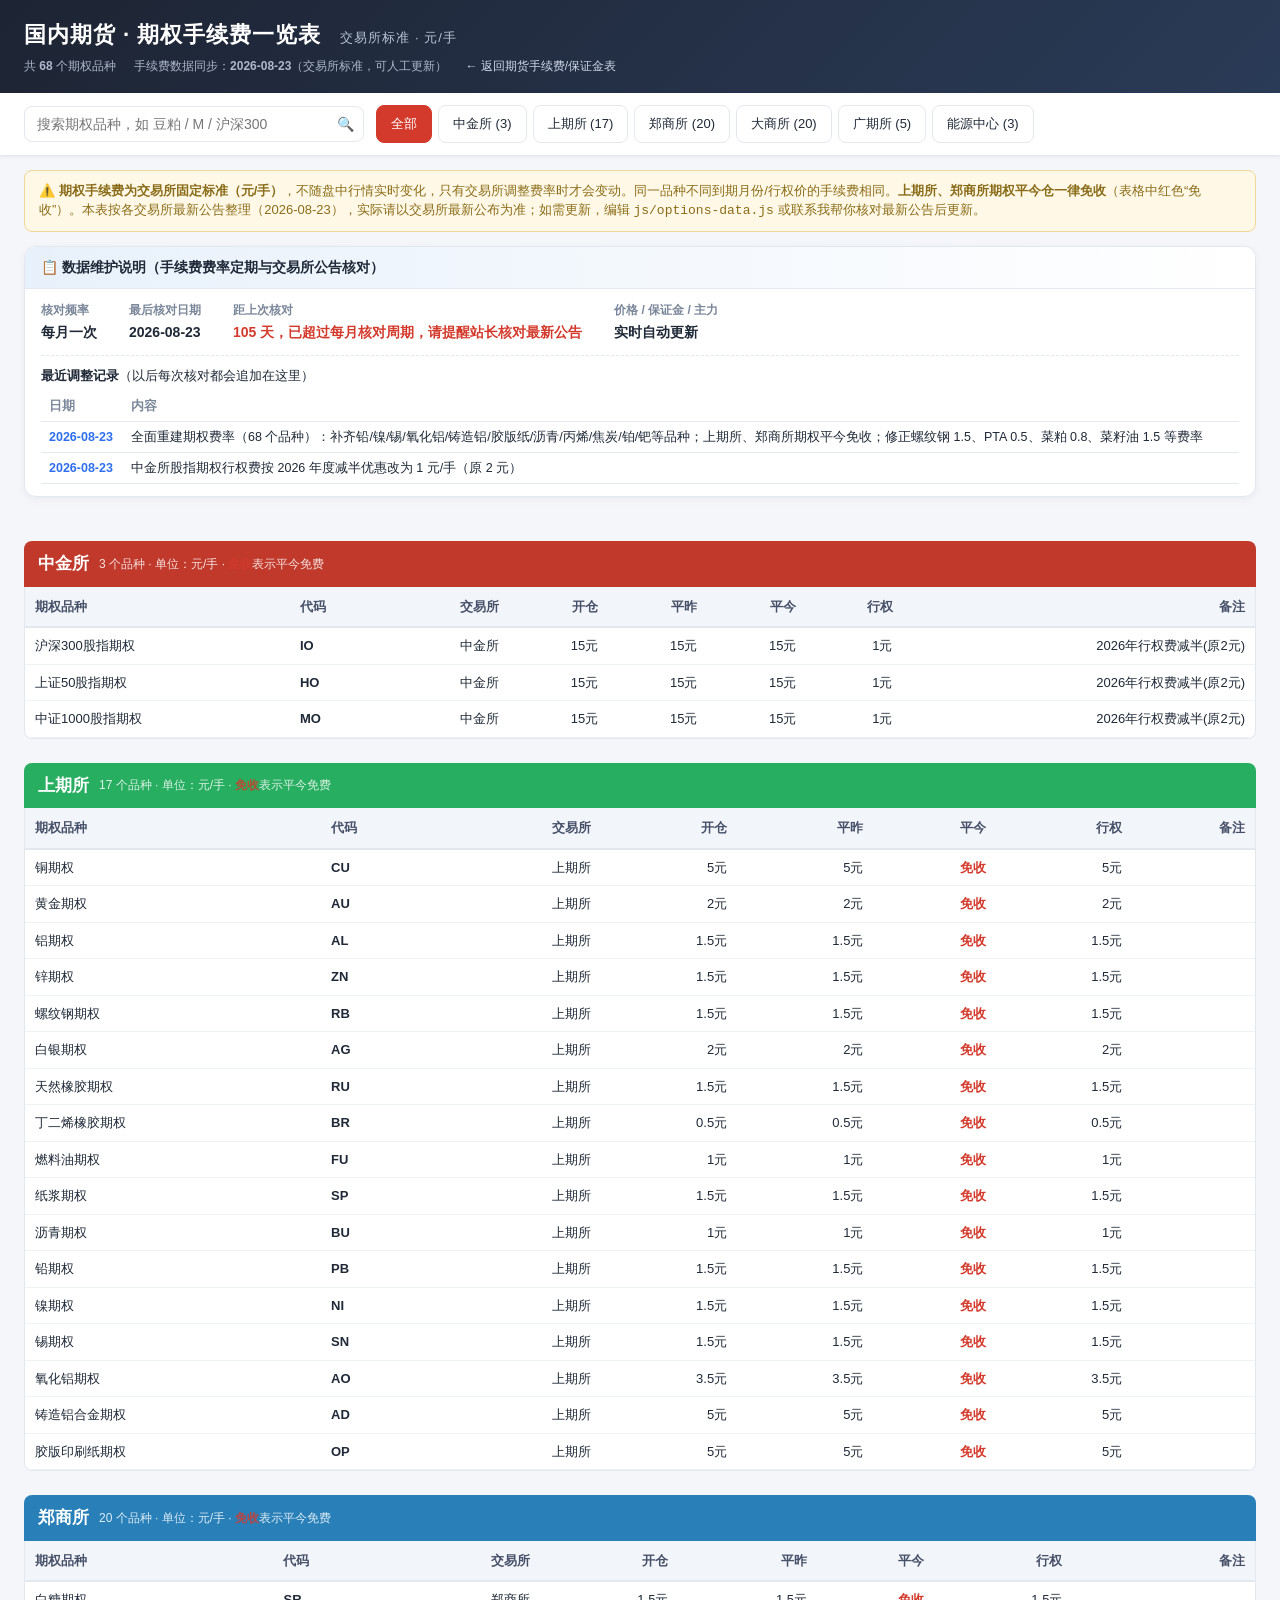
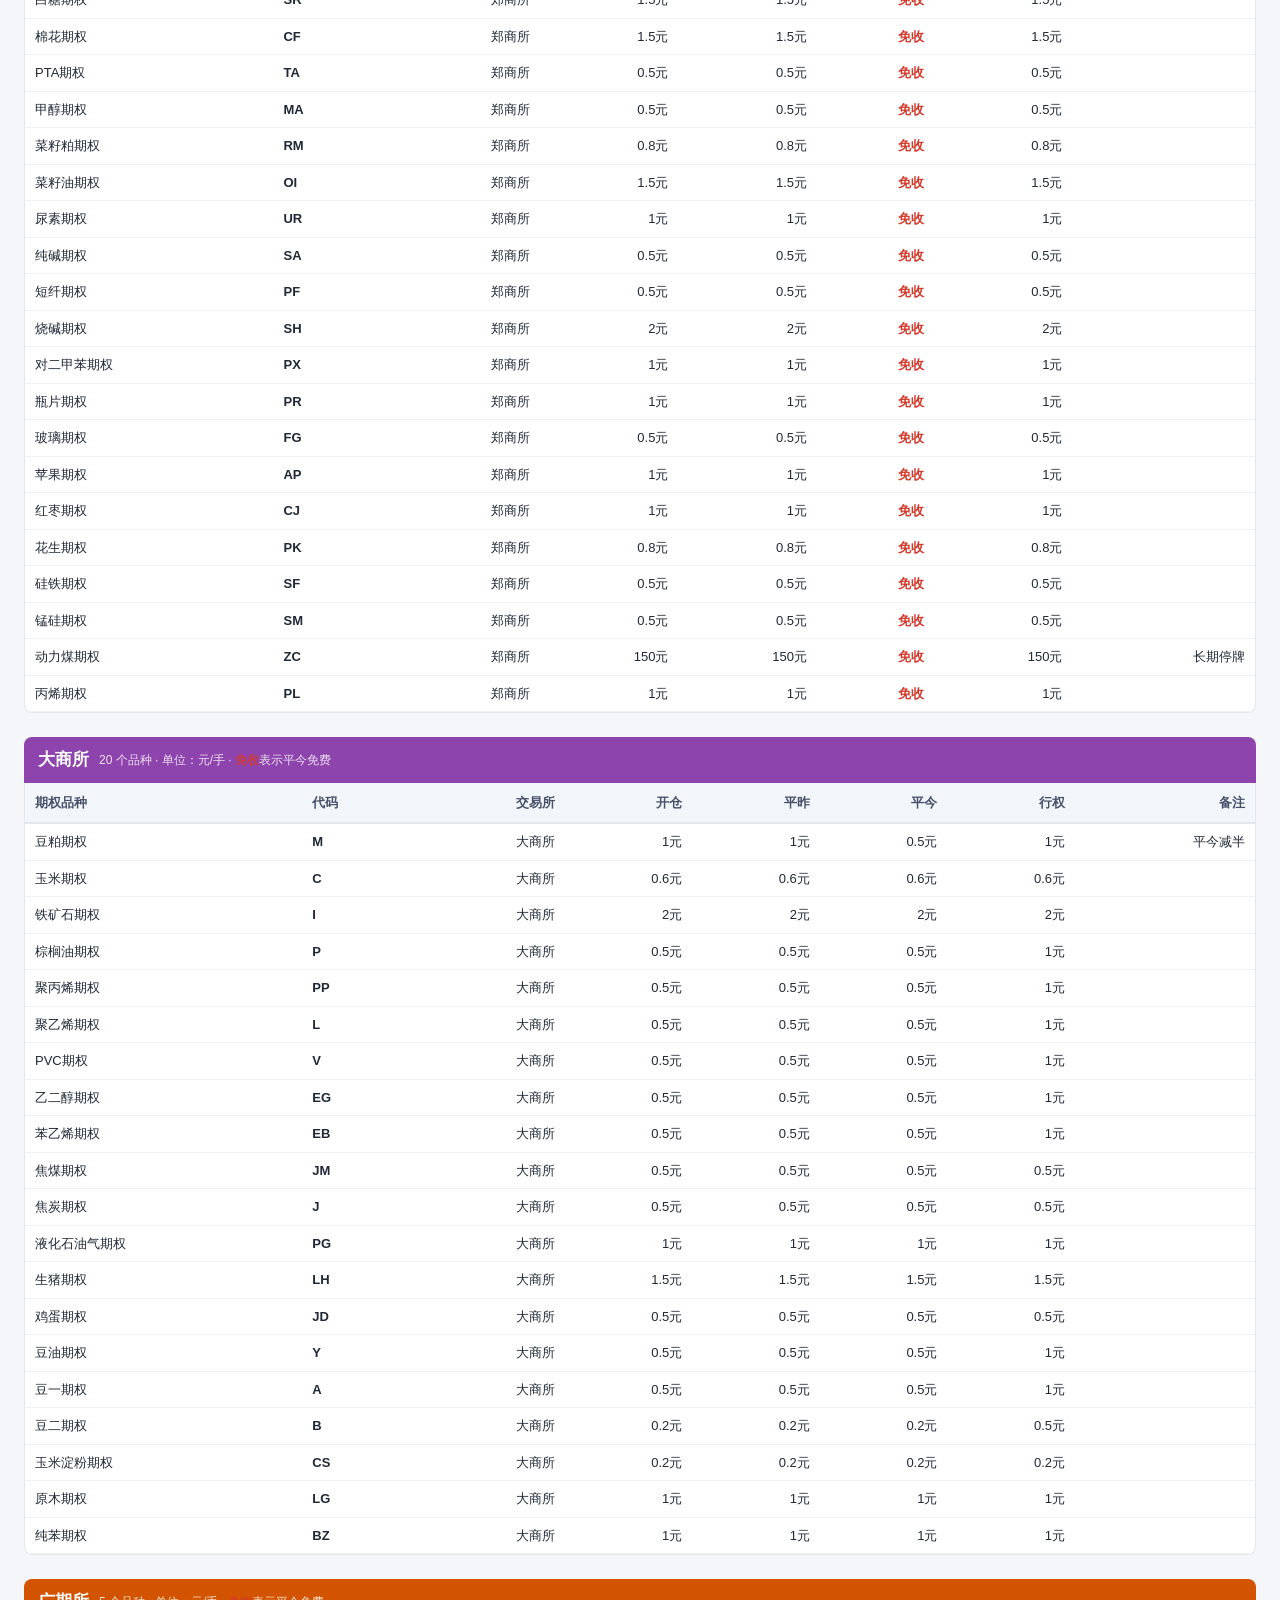
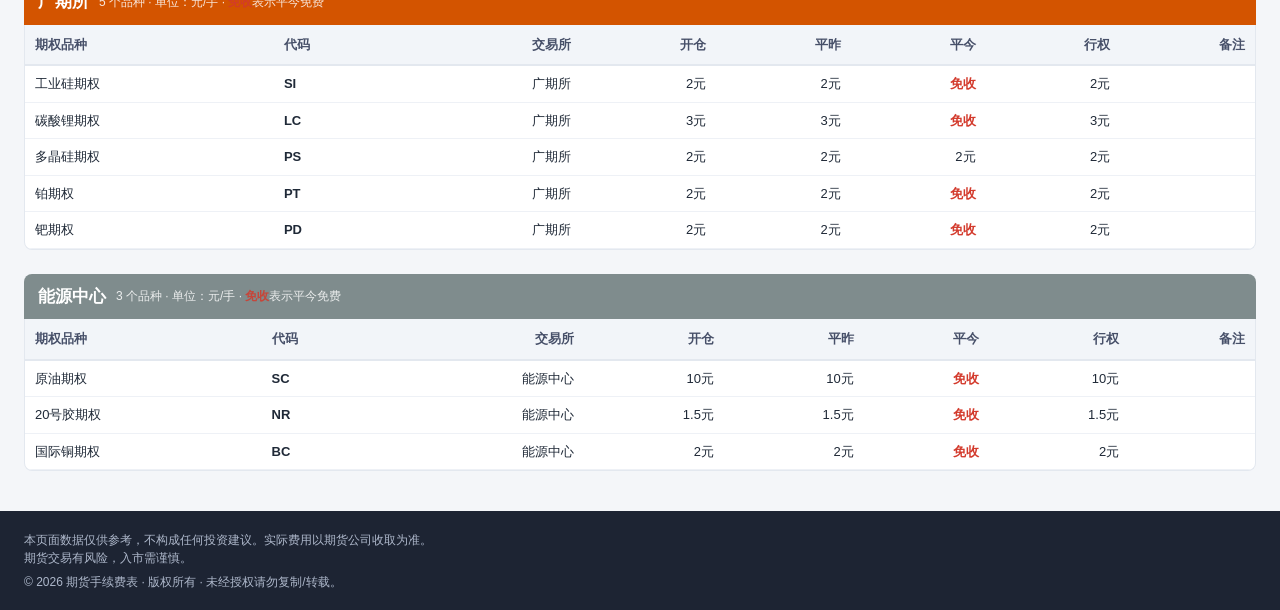
==== options.html @ a0f579a3 "Add files via upload" ====
﻿<!DOCTYPE html>
<html lang="zh-CN">
<head>
<meta charset="UTF-8">
<meta name="viewport" content="width=device-width, initial-scale=1.0">
<title>国内期货期权手续费一览表 - 期货手续费与保证金</title>
<link rel="stylesheet" href="css/style.css">
</head>
<body>

<header class="topbar">
  <div class="wrap">
    <h1>国内期货 · 期权手续费一览表 <span class="sub">交易所标准 · 元/手</span></h1>
    <div class="meta">
      <span>共 <b id="optCount"></b> 个期权品种</span>
      <span>手续费数据同步：<b>2026-08-23</b>（交易所标准，可人工更新）</span>
      <span><a href="index.html" style="color:#cfd8ea;">← 返回期货手续费/保证金表</a></span>
    </div>
  </div>
</header>

<div class="toolbar">
  <div class="wrap">
    <div class="search-box">
      <input type="text" id="optSearch" placeholder="搜索期权品种，如 豆粕 / M / 沪深300">
      <span class="icon">🔍</span>
    </div>
    <div class="tabs" id="optTabs">
      <div class="tab active" data-exch="all">全部</div>
    </div>
  </div>
</div>

<div class="statusbar">
  <div class="notice">
    ⚠️ <b>期权手续费为交易所固定标准（元/手）</b>，不随盘中行情实时变化，只有交易所调整费率时才会变动。同一品种不同到期月份/行权价的手续费相同。<b>上期所、郑商所期权平今仓一律免收</b>（表格中红色“免收”）。本表按各交易所最新公告整理（2026-08-23），实际请以交易所最新公布为准；如需更新，编辑 <code>js/options-data.js</code> 或联系我帮你核对最新公告后更新。
  </div>
</div>

<div class="maintain">
  <div class="panel">
    <div class="panel-head">📋 数据维护说明（手续费费率定期与交易所公告核对）</div>
    <div class="panel-body">
      <div class="grid">
        <div class="item"><b>核对频率</b><span>每月一次</span></div>
        <div class="item"><b>最后核对日期</b><span id="optSyncDate">—</span></div>
        <div class="item"><b>距上次核对</b><span id="optDays">—</span></div>
        <div class="item"><b>价格 / 保证金 / 主力</b><span>实时自动更新</span></div>
      </div>
      <div class="log">
        <p><b>最近调整记录</b>（以后每次核对都会追加在这里）</p>
        <table>
          <tr><th>日期</th><th>内容</th></tr>
          <tr><td>2026-08-23</td><td>全面重建期权费率（68 个品种）：补齐铅/镍/锡/氧化铝/铸造铝/胶版纸/沥青/丙烯/焦炭/铂/钯等品种；上期所、郑商所期权平今免收；修正螺纹钢 1.5、PTA 0.5、菜粕 0.8、菜籽油 1.5 等费率</td></tr>
          <tr><td>2026-08-23</td><td>中金所股指期权行权费按 2026 年度减半优惠改为 1 元/手（原 2 元）</td></tr>
        </table>
      </div>
    </div>
  </div>
</div>
<main id="optMain"></main>

<footer>
  <div class="wrap">
    <p>本页面数据仅供参考，不构成任何投资建议。实际费用以期货公司收取为准。</p>
    <p>期货交易有风险，入市需谨慎。</p>
<p style="margin-top:6px;">© 2026 期货手续费表 · 版权所有 · 未经授权请勿复制/转载。</p>
  </div>
</footer>

<script src="js/options-data.js"></script>
<script src="js/options.js"></script>
</body>
</html>
---- css/style.css ----
﻿/* ================= 基础 ================= */
* { margin:0; padding:0; box-sizing:border-box; }
:root{
  --bg:#f4f6f9; --card:#ffffff; --border:#e3e8ef; --text:#1f2937; --muted:#6b7280;
  --primary:#d33a2c; --primary-dark:#b92c1f; --accent:#e8a13a;
  --up:#d33a2c; --down:#0a9d5c; --red:#d33a2c; --blue:#2f6fed;
  --header-bg:#1d2433;
}
html{ scroll-behavior:smooth; }
body{
  font-family:"PingFang SC","Microsoft YaHei","Hiragino Sans GB","Helvetica Neue",Arial,sans-serif;
  background:var(--bg); color:var(--text); font-size:14px; line-height:1.5;
}
a{ color:var(--blue); text-decoration:none; }
a:hover{ text-decoration:underline; }

/* ================= 顶部导航 ================= */
.topbar{
  background:linear-gradient(135deg,#1d2433 0%,#2a3b57 100%);
  color:#fff; padding:18px 24px;
}
.topbar .wrap{ max-width:1500px; margin:0 auto; }
.topbar h1{ font-size:22px; font-weight:700; letter-spacing:1px; }
.topbar h1 .sub{ font-size:13px; font-weight:400; color:#b9c4d6; margin-left:12px; }
.topbar .meta{ margin-top:6px; font-size:12px; color:#aeb8cb; display:flex; gap:18px; flex-wrap:wrap; }
.topbar .meta .dot{ display:inline-block; width:8px; height:8px; border-radius:50%; background:#f5c542; margin-right:6px; vertical-align:middle; }
.topbar .meta .dot.ok{ background:#3ddc84; }
.topbar .meta .dot.err{ background:#ff5b5b; }

/* ================= 工具栏 ================= */
.toolbar{
  background:var(--card); border-bottom:1px solid var(--border);
  padding:12px 24px;
  box-shadow:0 1px 4px rgba(0,0,0,.06);
}
.toolbar .wrap{ max-width:1500px; margin:0 auto; display:flex; gap:12px; flex-wrap:wrap; align-items:center; }
.search-box{ position:relative; flex:1 1 260px; max-width:340px; }
.search-box input{
  width:100%; padding:9px 34px 9px 12px; border:1px solid var(--border); border-radius:8px;
  font-size:14px; outline:none; transition:border .2s;
}
.search-box input:focus{ border-color:var(--primary); }
.search-box .icon{ position:absolute; right:10px; top:50%; transform:translateY(-50%); color:#9aa3af; }
.tabs{ display:flex; gap:6px; flex-wrap:wrap; }
.tabs .tab{
  padding:8px 14px; border:1px solid var(--border); border-radius:8px; cursor:pointer;
  background:#fff; font-size:13px; color:var(--text); transition:all .15s; user-select:none;
}
.tabs .tab:hover{ border-color:var(--primary); color:var(--primary); }
.tabs .tab.active{ background:var(--primary); border-color:var(--primary); color:#fff; }
.toolbar .right{ margin-left:auto; display:flex; gap:8px; flex-wrap:wrap; }
.btn{
  padding:8px 14px; border-radius:8px; border:1px solid var(--border); cursor:pointer;
  font-size:13px; background:#fff; color:var(--text); transition:all .15s; white-space:nowrap;
}
.btn:hover{ border-color:var(--primary); color:var(--primary); }
.btn.primary{ background:var(--primary); border-color:var(--primary); color:#fff; }
.btn.primary:hover{ background:var(--primary-dark); color:#fff; }

/* ================= 状态条 ================= */
.statusbar{ max-width:1500px; margin:14px auto 0; padding:0 24px; }
.statusbar .notice{
  background:#fff8e6; border:1px solid #f0d79a; color:#8a6d1a; border-radius:8px;
  padding:10px 14px; font-size:13px;
}
.statusbar .notice.error{ background:#fdeeee; border-color:#f3b6b6; color:#a33; }
.statusbar .notice.ok{ background:#eafaf1; border-color:#a7e3c2; color:#1b7f4f; }

/* ================= 计算器 ================= */
.calc{
  max-width:1500px; margin:16px auto 0; padding:0 24px;
}
.calc .panel{
  background:var(--card); border:1px solid var(--border); border-radius:12px;
  box-shadow:0 2px 8px rgba(0,0,0,.05); overflow:hidden;
}
.calc .panel-head{
  background:linear-gradient(90deg,#fdeeea,#fff);
  padding:12px 18px; border-bottom:1px solid var(--border);
  display:flex; align-items:center; gap:8px;
}
.calc .panel-head .title{ font-size:16px; font-weight:700; color:var(--primary-dark); }
.calc .panel-head .desc{ font-size:12px; color:var(--muted); }
.calc .panel-body{ padding:16px 18px; }
.calc-grid{ display:grid; grid-template-columns:repeat(auto-fit,minmax(150px,1fr)); gap:12px; }
.field label{ display:block; font-size:12px; color:var(--muted); margin-bottom:4px; }
.field input, .field select{
  width:100%; padding:8px 10px; border:1px solid var(--border); border-radius:8px; font-size:14px; outline:none;
}
.field input:focus, .field select:focus{ border-color:var(--primary); }
.calc-results{
  margin-top:14px; display:flex; flex-direction:column; gap:6px;
}
.calc-results .rrow{
  display:flex; justify-content:space-between; align-items:center;
  padding:7px 14px; background:#f8fafc; border:1px solid var(--border);
  border-radius:8px; font-size:13.5px;
}
.calc-results .rk{ color:var(--muted); }
.calc-results .rv{ font-weight:700; color:var(--text); }
.calc-results .rv.up{ color:var(--up); }
.calc-results .rv.profit{ color:var(--up); }
.calc-results .rv.loss{ color:var(--down); }
.calc-results .rv.neg{ color:var(--down); }
.calc-results .rv .unit{ font-size:12px; font-weight:400; color:var(--muted); margin-left:2px; }
.calc-info{ margin-top:12px; font-size:12px; color:var(--muted); }

/* ================= 表格 ================= */
main{ max-width:1500px; margin:0 auto; padding:20px 24px 40px; }
.exchange-block{ margin-top:24px; }
.exchange-block .ex-title{
  font-size:17px; font-weight:700; padding:10px 14px; color:#fff; border-radius:8px 8px 0 0;
  display:flex; align-items:center; gap:10px;
}
.exchange-block .ex-title .count{ font-size:12px; font-weight:400; opacity:.85; }
.exchange-block:nth-of-type(1) .ex-title{ background:#c0392b; }
.exchange-block:nth-of-type(2) .ex-title{ background:#27ae60; }
.exchange-block:nth-of-type(3) .ex-title{ background:#2980b9; }
.exchange-block:nth-of-type(4) .ex-title{ background:#8e44ad; }
.exchange-block:nth-of-type(5) .ex-title{ background:#d35400; }
.exchange-block:nth-of-type(6) .ex-title{ background:#7f8c8d; }

.table-wrap{ overflow-x:auto; background:var(--card); border:1px solid var(--border); border-top:none; border-radius:0 0 8px 8px; }
table{ width:100%; border-collapse:collapse; font-size:13px; white-space:nowrap; }
thead th{
  background:#f2f5f9; color:#475069; font-weight:600; padding:10px 10px;
  border-bottom:2px solid var(--border); text-align:right;
}
thead th:first-child, thead th:nth-child(2){ text-align:left; }
tbody td{ padding:8px 10px; border-bottom:1px solid #eef1f6; text-align:right; }
tbody td:first-child, tbody td:nth-child(2){ text-align:left; }
tbody tr:hover{ background:#f6f9ff; }
tbody tr.selected{ background:#fff2ef; }
tbody tr.cursor{ cursor:pointer; }
.fee-rate{ display:block; font-size:10.5px; color:#a3a8b1; line-height:1.25; font-weight:400; }
.fee-amt{ display:block; font-size:14px; font-weight:700; color:var(--blue); line-height:1.3; }
.fee-free{ color:var(--red); font-weight:700; }
.fee-fixed{ color:#14532d; }
.main-badge, .sub-badge{
  display:inline-block; vertical-align:middle; text-align:center;
  color:#fff; font-size:11px; line-height:1.5; font-weight:600;
  padding:1px 7px; border-radius:4px; margin-left:5px;
}
.main-badge{ background:var(--primary); }
.sub-badge{ background:#9aa3af; }
.neg{ color:var(--down); }
.pos{ color:var(--up); }
.profit{ color:var(--up); }
.loss{ color:var(--down); }
.zero{ color:var(--muted); }
td.flash-price{ animation:flash 1.2s ease; }
tr.flash-price{ animation:flash 1.2s ease; }
@keyframes flash{ 0%{background:#ffe3d6;} 100%{background:transparent;} }
.vol{ color:var(--muted); }
.price-now{ font-weight:600; }
.empty-tip{ padding:30px; text-align:center; color:var(--muted); }

/* ================= 弹窗 ================= */
.modal-mask{
  position:fixed; inset:0; background:rgba(15,23,42,.5); display:none; align-items:flex-start;
  justify-content:center; z-index:100; padding:40px 16px; overflow-y:auto;
}
.modal-mask.show{ display:flex; }
.modal{
  background:#fff; border-radius:12px; max-width:760px; width:100%; padding:24px;
  box-shadow:0 10px 40px rgba(0,0,0,.2);
}
.modal h3{ font-size:18px; margin-bottom:12px; }
.modal p{ margin-bottom:10px; font-size:14px; color:#374151; }
.modal .close{ float:right; cursor:pointer; font-size:20px; color:var(--muted); }
.modal table{ font-size:13px; }
.modal table td, .modal table th{ padding:6px 10px; border:1px solid var(--border); text-align:left; }
.modal .formula{
  background:#f6f8fb; border:1px solid var(--border); border-radius:8px; padding:10px 14px;
  font-family:Consolas,Menlo,monospace; font-size:13px; margin:8px 0;
}

/* ================= 页脚 ================= */
footer{
  background:var(--header-bg); color:#aeb8cb; padding:20px 24px; font-size:12px;
}
footer .wrap{ max-width:1500px; margin:0 auto; }
footer a{ color:#cfd8ea; }

@media (max-width:760px){
  .topbar h1{ font-size:18px; }
  .toolbar{ position:static; }
}




/* ================= 展开/收起 ================= */
.expand-cell{ width:36px; text-align:center !important; }
.expand-btn{
  cursor:pointer; user-select:none; font-size:13px; color:#8a94a3;
  display:inline-block; padding:2px 7px; border-radius:5px; line-height:1.2;
}
.expand-btn:hover{ background:#e9eef5; color:var(--primary); }
.expand-row td{ padding:8px 12px; background:#fafcff; border-bottom:1px solid #eef1f6; }
.sub-wrap{ overflow-x:auto; }
.sub-table{ width:100%; border-collapse:collapse; font-size:12.5px; white-space:nowrap; }
.sub-table thead th{
  background:#e9eef5; color:#475069; font-weight:600; padding:7px 9px;
  border-bottom:1px solid #d7dfea; text-align:right;
}
.sub-table thead th:first-child, .sub-table thead th:nth-child(2){ text-align:left; }
.sub-table td{ padding:6px 9px; border-bottom:1px solid #eef1f6; text-align:right; }
.sub-table td:first-child, .sub-table td:nth-child(2){ text-align:left; }
.sub-table tbody tr:hover{ background:#f2f7ff; }
.sub-table tbody tr.cursor{ cursor:pointer; }

/* ================= 合约检索下拉 ================= */
.combo-wrap{ position:relative; }
.combo-list{
  position:absolute; top:100%; left:0; right:0; margin-top:2px; z-index:80;
  background:#fff; border:1px solid var(--border); border-radius:8px;
  max-height:280px; overflow-y:auto; display:none;
  box-shadow:0 8px 24px rgba(0,0,0,.12);
}
.combo-list.show{ display:block; }
.combo-item{
  display:flex; gap:10px; align-items:center; padding:8px 12px; cursor:pointer; font-size:13px;
}
.combo-item:hover{ background:#f0f5ff; }
.combo-item .cc{ font-weight:700; color:var(--primary); min-width:70px; }
.combo-item .cn{ color:var(--muted); }
.combo-empty{ padding:12px; color:var(--muted); font-size:13px; text-align:center; }

/* ================= Excel 下载下拉 ================= */
.dropdown-wrap{ position:relative; }
.dropdown{
  position:absolute; right:0; top:calc(100% + 4px); min-width:200px; z-index:70;
  background:#fff; border:1px solid var(--border); border-radius:8px; display:none;
  box-shadow:0 8px 24px rgba(0,0,0,.12); overflow:hidden;
}
.dropdown.show{ display:block; }
.drop-item{ padding:10px 14px; font-size:13px; cursor:pointer; white-space:nowrap; }
.drop-item:hover{ background:#f0f5ff; color:var(--primary); }
.drop-item + .drop-item{ border-top:1px solid #eef1f6; }
.drop-item small{ color:var(--muted); }

/* ================= 手机端适配 ================= */
@media (max-width:820px){
  body{ font-size:13px; }
  .topbar{ padding:12px 14px; }
  .topbar h1{ font-size:17px; }
  .topbar h1 .sub{ display:none; }
  .toolbar{ padding:10px 14px; }
  .toolbar .right{ width:100%; }
  .btn{ padding:7px 10px; font-size:12.5px; }
  .tabs .tab{ padding:6px 10px; font-size:12px; }
  main{ padding:12px 10px 30px; }
  .statusbar, .calc{ padding:0 10px; }
  .calc-grid{ grid-template-columns:1fr 1fr; }
  .combo-list{ max-height:220px; }

  /* ===== 手机端卡片布局：每合约一张卡片，字段上下排列，无需横向拖动 ===== */
  .table-wrap, .sub-wrap{ overflow:visible; }
  .main-table thead, .sub-table thead{ display:none; }
  .main-table, .sub-table, .main-table tbody, .sub-table tbody,
  .main-table tr, .sub-table tr, .main-table td, .sub-table td{ display:block; width:100%; box-sizing:border-box; }
  .main-table tbody tr, .sub-table tbody tr{
    position:relative; background:#fff; border:1px solid var(--border); border-radius:10px;
    margin:0 0 9px; padding:9px 12px; box-shadow:0 1px 3px rgba(0,0,0,.05);
  }
  .main-table tbody tr.selected{ border-color:var(--primary); }
  .main-table td, .sub-table td{
    display:flex; justify-content:space-between; align-items:center; gap:10px;
    padding:3px 0; border:none; text-align:right; white-space:normal;
  }
  .main-table td::before, .sub-table td::before{
    content:attr(data-label); color:var(--muted); font-size:11px; flex:0 0 auto;
  }
  .main-table td.expand-cell{ position:absolute; top:6px; right:8px; width:auto; padding:0; }
  .main-table td.expand-cell::before{ content:""; }
  .main-table td.cell-name{ display:block; text-align:left; font-size:15px; font-weight:700; padding-right:36px; }
  .main-table td.cell-name::before{ content:""; }
  .sub-table td.cell-name{ font-size:13.5px; }
  .main-table tr.expand-row, .sub-table tr.expand-row{
    border:none; background:transparent; box-shadow:none; border-radius:0;
    padding:0; margin:0 0 8px;
  }
  .expand-row > td{ padding:0; background:transparent; border:none; }
  .expand-row td::before{ content:""; }
  .main-table td.empty-tip, .sub-table td.empty-tip{ display:block; text-align:center; }
  .main-table td.empty-tip::before, .sub-table td.empty-tip::before{ content:""; }
  .fee-amt{ font-size:12.5px; }
  .fee-rate{ font-size:9.5px; }
}


/* ================= 开户广告 ================= */
@keyframes promoGlow{
  from{ box-shadow:0 0 6px rgba(255,70,60,.4); }
  to{ box-shadow:0 0 22px rgba(255,110,80,.85); }
}
.promo{
  background:linear-gradient(90deg,#c62828 0%,#e53935 45%,#ff7043 100%);
  color:#fff; padding:12px 24px; font-size:15px; font-weight:600;
  animation:promoGlow 2s ease-in-out infinite alternate;
}
.promo .wrap{ max-width:1500px; margin:0 auto; display:flex; align-items:center; gap:14px; flex-wrap:wrap; }
.promo b{ font-size:15px; }
.promo .wechat{
  background:#fff; color:#d33a2c; border:none; border-radius:6px;
  padding:6px 16px; font-size:13px; font-weight:700; cursor:pointer;
}
.promo .wechat:hover{ background:#fff1ec; }
.promo .btn-more{ color:#ffe8dd; font-size:13px; cursor:pointer; text-decoration:underline; white-space:nowrap; }

@keyframes floatPulse{
  0%,100%{ transform:scale(1); box-shadow:0 6px 22px rgba(211,58,44,.45); }
  50%{ transform:scale(1.08); box-shadow:0 8px 32px rgba(255,80,60,.7); }
}
.float-btn{
  position:fixed; right:20px; bottom:30px; z-index:90;
  background:linear-gradient(135deg,#c62828,#ff5722); color:#fff;
  padding:14px 20px; border-radius:30px; border:none; cursor:pointer;
  font-size:15px; font-weight:800; letter-spacing:1px;
  display:flex; align-items:center; gap:7px;
  animation:floatPulse 1.8s ease-in-out infinite;
}

.modal .qr-img{ width:200px; height:200px; object-fit:contain; border:1px solid var(--border); border-radius:8px; background:#fff; }
.modal .wechat-row{ display:flex; align-items:center; gap:10px; margin:8px 0; }
.modal .wechat-row .wx{ font-size:16px; color:var(--primary-dark); font-weight:700; }

@media (max-width:820px){
  .promo{ padding:8px 14px; font-size:12.5px; }
  .promo b{ font-size:13px; }
  .promo .wechat{ padding:5px 12px; font-size:12px; }
  .float-btn{ right:12px; bottom:16px; padding:11px 14px; font-size:13px; }
  .fee-amt{ font-size:12.5px; }
}








/* ================= 数据维护说明（期权页） ================= */
.maintain{ max-width:1500px; margin:14px auto 0; padding:0 24px; }
.maintain .panel{ background:var(--card); border:1px solid var(--border); border-radius:12px; overflow:hidden; box-shadow:0 2px 8px rgba(0,0,0,.05); }
.maintain .panel-head{ background:linear-gradient(90deg,#e8f1fb,#fff); padding:10px 16px; font-size:14px; font-weight:700; border-bottom:1px solid var(--border); }
.maintain .panel-body{ padding:12px 16px; font-size:13px; color:var(--text); }
.maintain .grid{ display:flex; flex-wrap:wrap; gap:14px 32px; }
.maintain .grid .item b{ display:block; font-size:12px; color:#7a8699; font-weight:600; margin-bottom:3px; }
.maintain .grid .item span{ font-size:14px; font-weight:700; }
.maintain .grid .item span.warn{ color:var(--red); }
.maintain .log{ margin-top:12px; border-top:1px dashed var(--border); padding-top:10px; }
.maintain .log p{ margin:0 0 4px; }
.maintain .log table{ width:100%; border-collapse:collapse; font-size:12.5px; margin-top:6px; }
.maintain .log th,.maintain .log td{ text-align:left; padding:5px 8px; border-bottom:1px solid var(--border); vertical-align:top; line-height:1.6; }
.maintain .log th{ color:#7a8699; font-weight:600; white-space:nowrap; }
.maintain .log td:first-child{ white-space:nowrap; color:var(--blue); font-weight:600; }
@media (max-width:720px){ .maintain{ padding:0 12px; } }
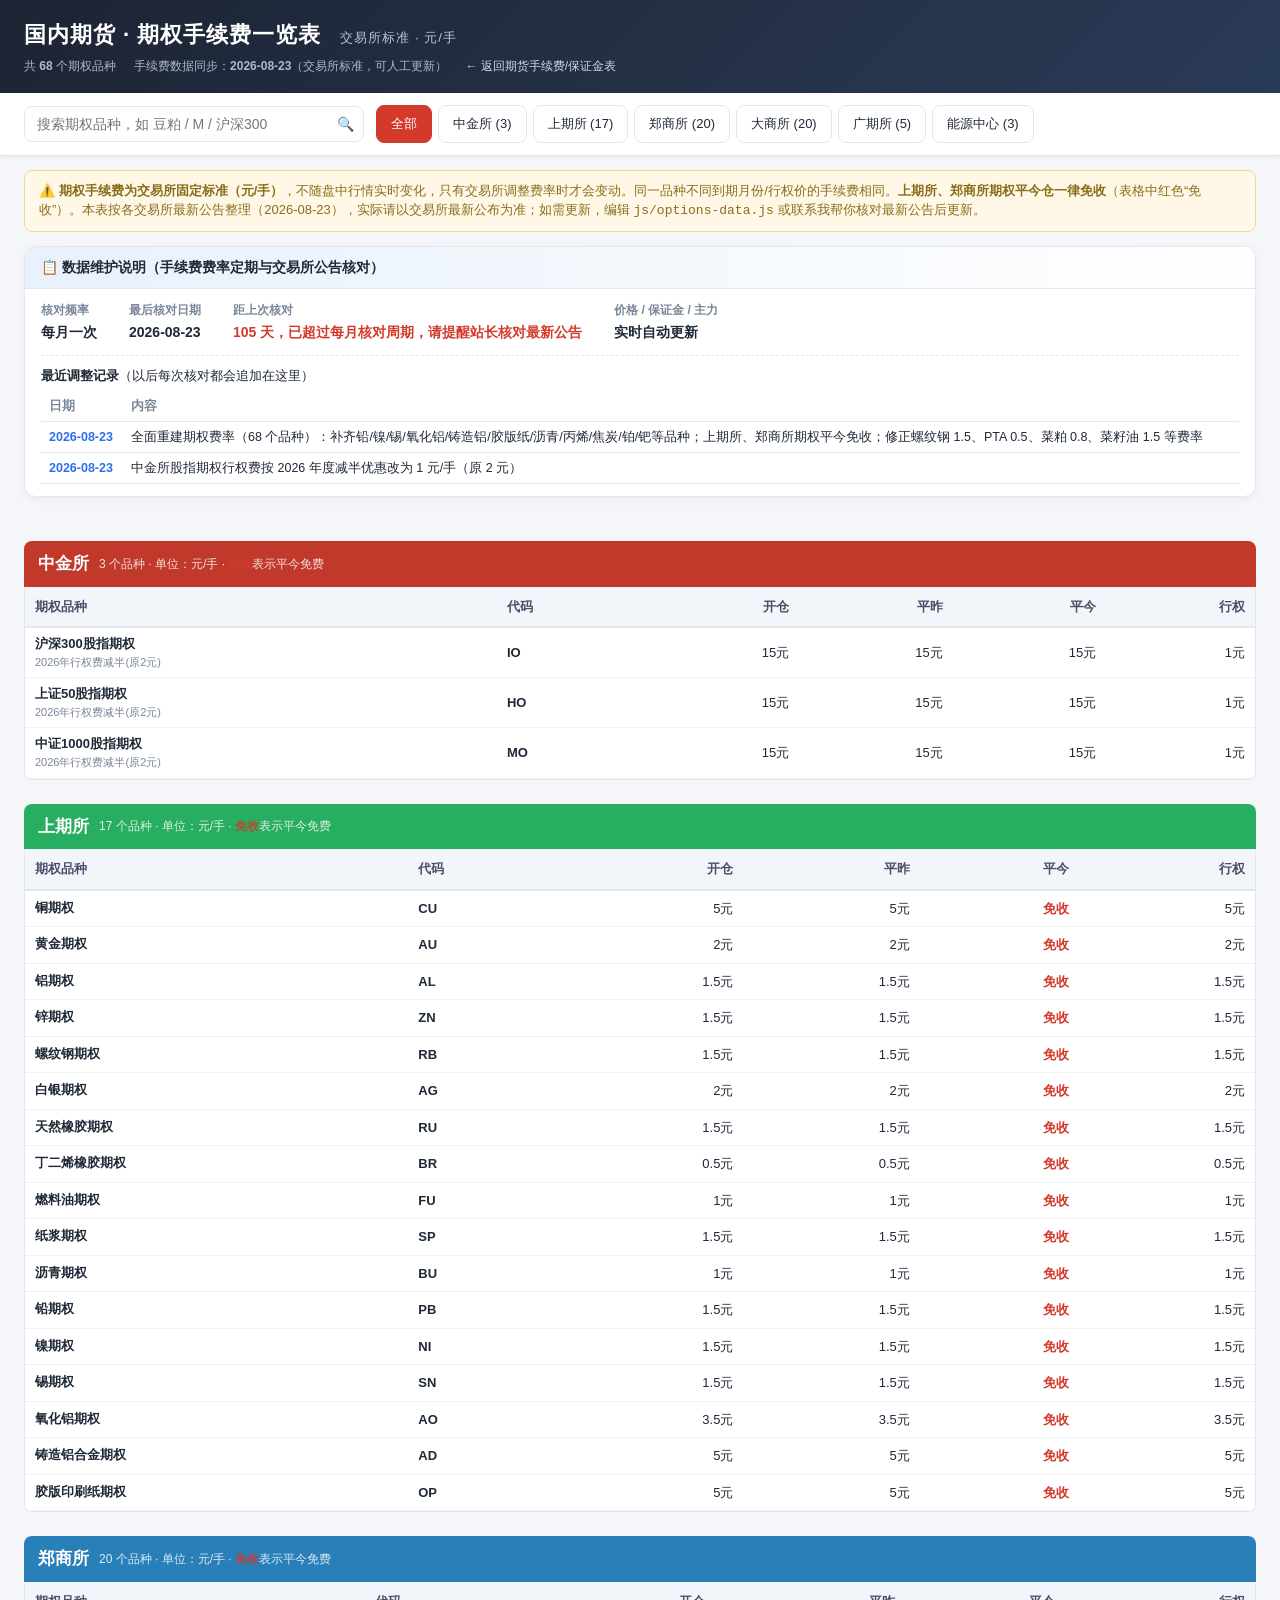
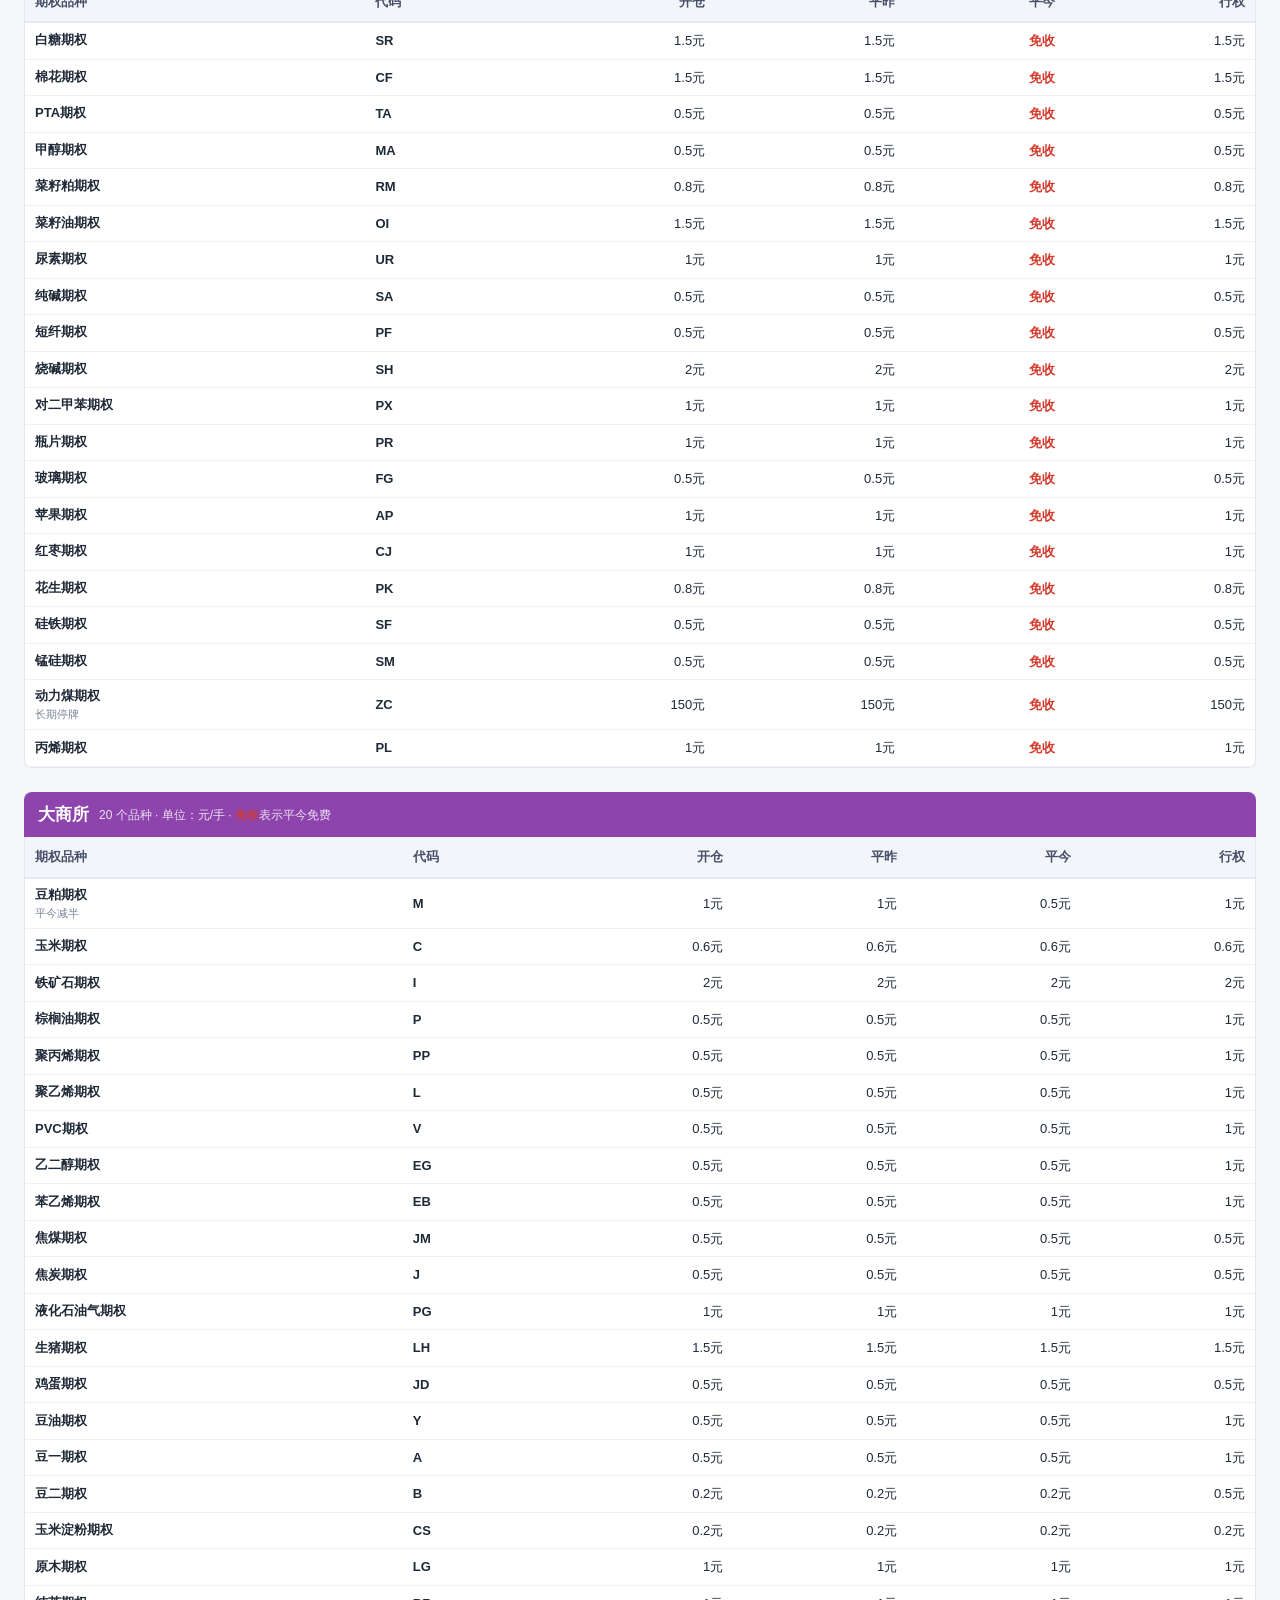
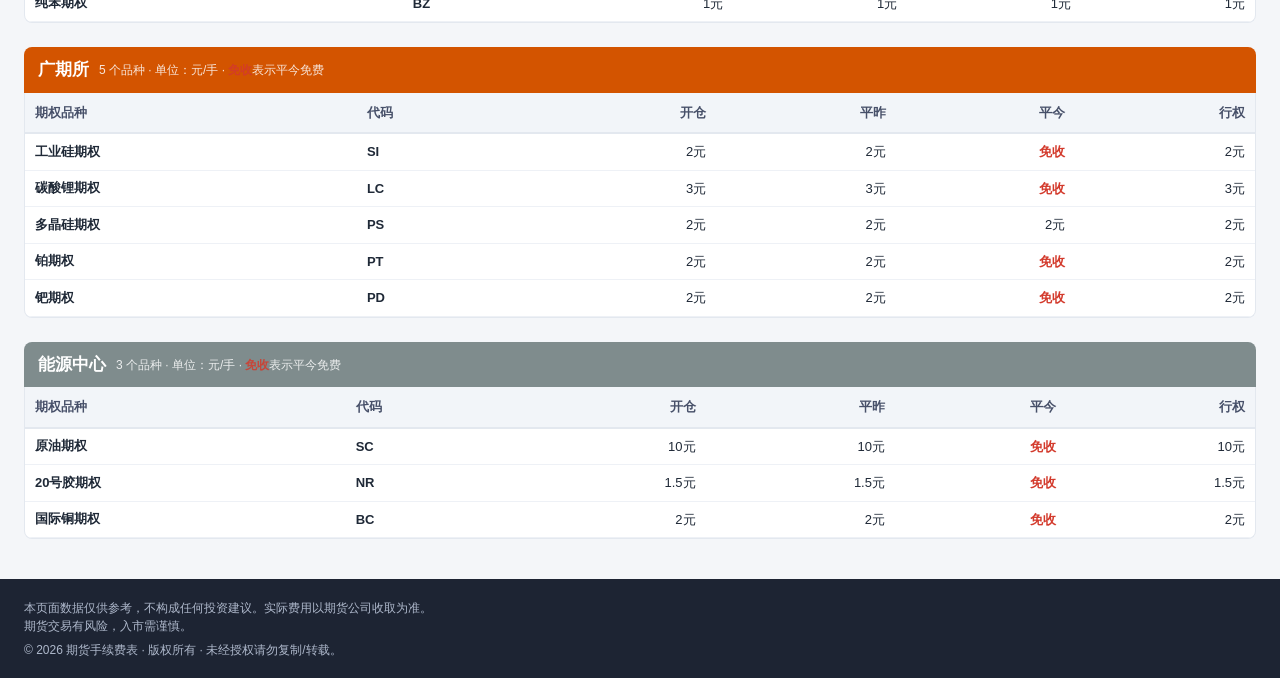
==== commit dc8938a8: "Add files via upload" ====
--- a/options.html
+++ b/options.html
@@ -4,7 +4,7 @@
 <meta charset="UTF-8">
 <meta name="viewport" content="width=device-width, initial-scale=1.0">
 <title>国内期货期权手续费一览表 - 期货手续费与保证金</title>
-<link rel="stylesheet" href="css/style.css">
+<link rel="stylesheet" href="css/style.css?v=20260823c">
 </head>
 <body>
 
@@ -68,8 +68,8 @@
   </div>
 </footer>
 
-<script src="js/options-data.js"></script>
-<script src="js/options.js"></script>
+<script src="js/options-data.js?v=20260823c"></script>
+<script src="js/options.js?v=20260823c"></script>
 </body>
 </html>
 
--- a/css/style.css
+++ b/css/style.css
@@ -357,3 +357,18 @@
 .maintain .log th{ color:#7a8699; font-weight:600; white-space:nowrap; }
 .maintain .log td:first-child{ white-space:nowrap; color:var(--blue); font-weight:600; }
 @media (max-width:720px){ .maintain{ padding:0 12px; } }
+
+/* ================= 期权表：品种名 + 备注小字（不占列宽） ================= */
+.opt-name{ display:block; font-weight:600; line-height:1.3; }
+.opt-rem{ display:block; font-size:11px; color:#7a8699; font-weight:400; line-height:1.3; margin-top:2px; }
+
+/* ================= 期权表：手机端一屏看全（尽量不横向拖动） ================= */
+@media (max-width:760px){
+  .table-wrap table{ font-size:11px; white-space:normal; }
+  .table-wrap th, .table-wrap td{ padding:6px 4px; }
+  .table-wrap th:first-child, .table-wrap td:first-child{ min-width:80px; }
+  .table-wrap th:nth-child(2), .table-wrap td:nth-child(2){ width:38px; }
+  .table-wrap th:last-child, .table-wrap td:last-child{ padding-right:8px; }
+  .ex-title{ padding:9px 12px; }
+  .ex-title .count{ font-size:10.5px; }
+}
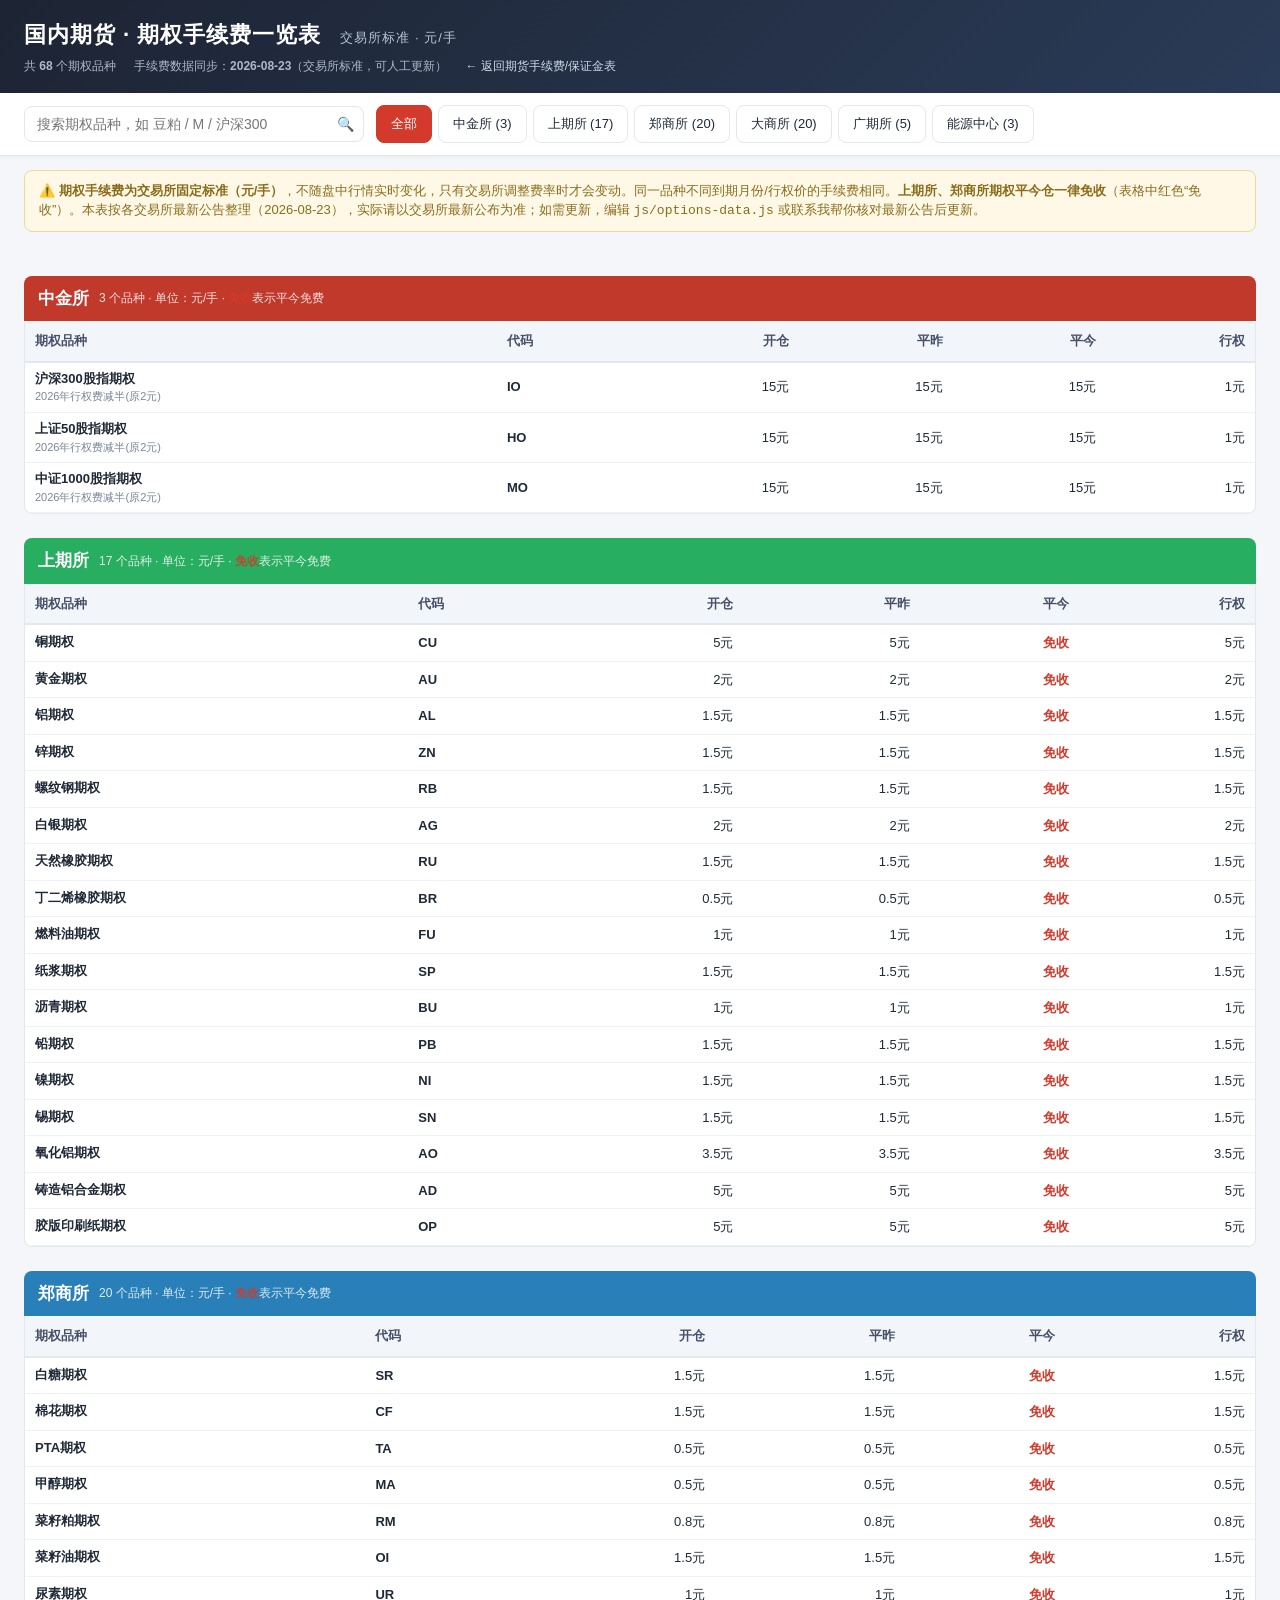
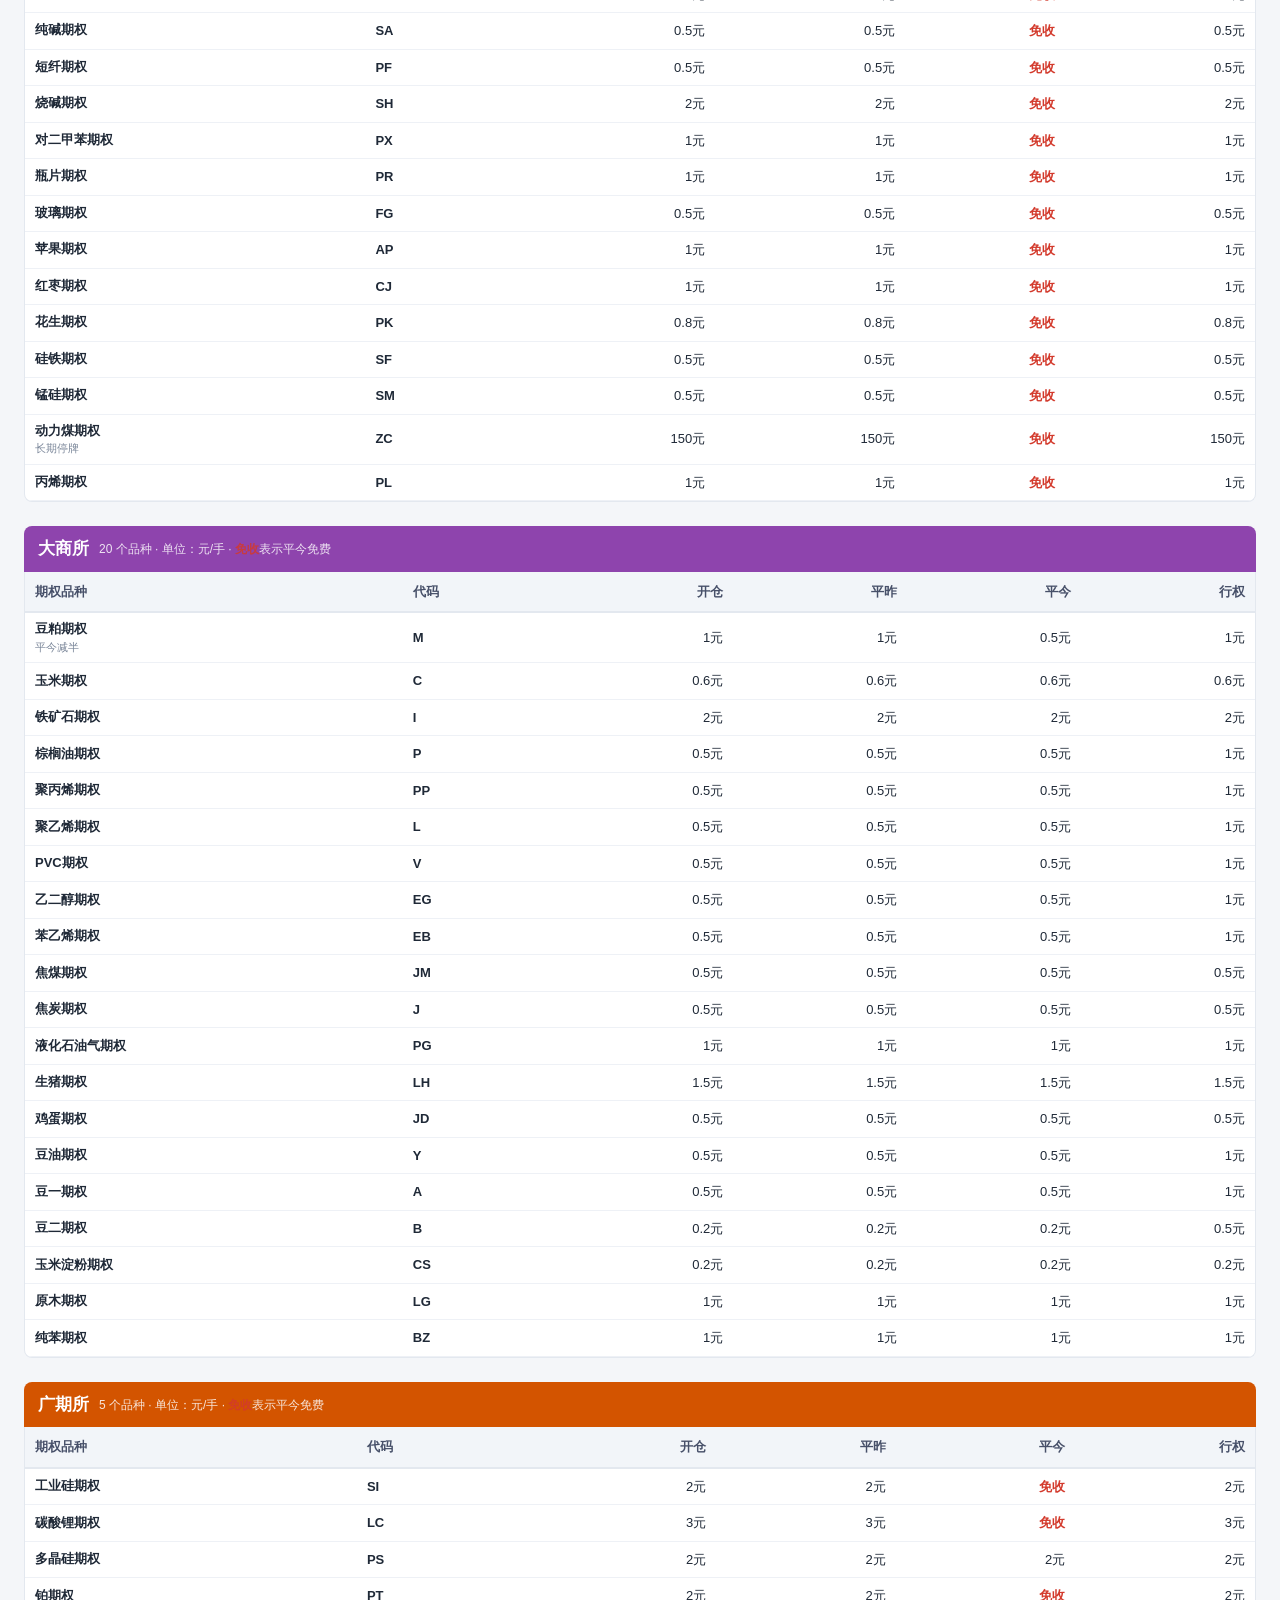
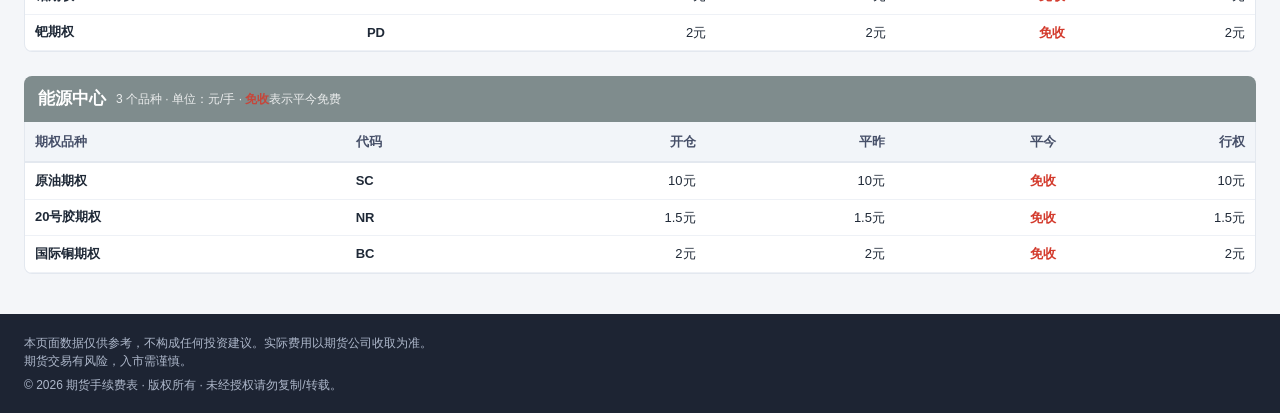
==== commit 46d66ae4: "Add files via upload" ====
--- a/options.html
+++ b/options.html
@@ -4,7 +4,7 @@
 <meta charset="UTF-8">
 <meta name="viewport" content="width=device-width, initial-scale=1.0">
 <title>国内期货期权手续费一览表 - 期货手续费与保证金</title>
-<link rel="stylesheet" href="css/style.css?v=20260823c">
+<link rel="stylesheet" href="css/style.css?v=20260823n">
 </head>
 <body>
 
@@ -37,27 +37,6 @@
   </div>
 </div>
 
-<div class="maintain">
-  <div class="panel">
-    <div class="panel-head">📋 数据维护说明（手续费费率定期与交易所公告核对）</div>
-    <div class="panel-body">
-      <div class="grid">
-        <div class="item"><b>核对频率</b><span>每月一次</span></div>
-        <div class="item"><b>最后核对日期</b><span id="optSyncDate">—</span></div>
-        <div class="item"><b>距上次核对</b><span id="optDays">—</span></div>
-        <div class="item"><b>价格 / 保证金 / 主力</b><span>实时自动更新</span></div>
-      </div>
-      <div class="log">
-        <p><b>最近调整记录</b>（以后每次核对都会追加在这里）</p>
-        <table>
-          <tr><th>日期</th><th>内容</th></tr>
-          <tr><td>2026-08-23</td><td>全面重建期权费率（68 个品种）：补齐铅/镍/锡/氧化铝/铸造铝/胶版纸/沥青/丙烯/焦炭/铂/钯等品种；上期所、郑商所期权平今免收；修正螺纹钢 1.5、PTA 0.5、菜粕 0.8、菜籽油 1.5 等费率</td></tr>
-          <tr><td>2026-08-23</td><td>中金所股指期权行权费按 2026 年度减半优惠改为 1 元/手（原 2 元）</td></tr>
-        </table>
-      </div>
-    </div>
-  </div>
-</div>
 <main id="optMain"></main>
 
 <footer>
@@ -68,8 +47,8 @@
   </div>
 </footer>
 
-<script src="js/options-data.js?v=20260823c"></script>
-<script src="js/options.js?v=20260823c"></script>
+<script src="js/options-data.js?v=20260823n"></script>
+<script src="js/options.js?v=20260823n"></script>
 </body>
 </html>
 
--- a/css/style.css
+++ b/css/style.css
@@ -76,25 +76,25 @@
 }
 .calc .panel-head{
   background:linear-gradient(90deg,#fdeeea,#fff);
-  padding:12px 18px; border-bottom:1px solid var(--border);
+  padding:7px 12px; border-bottom:1px solid var(--border);
   display:flex; align-items:center; gap:8px;
 }
-.calc .panel-head .title{ font-size:16px; font-weight:700; color:var(--primary-dark); }
-.calc .panel-head .desc{ font-size:12px; color:var(--muted); }
-.calc .panel-body{ padding:16px 18px; }
-.calc-grid{ display:grid; grid-template-columns:repeat(auto-fit,minmax(150px,1fr)); gap:12px; }
-.field label{ display:block; font-size:12px; color:var(--muted); margin-bottom:4px; }
+.calc .panel-head .title{ font-size:14px; font-weight:700; color:var(--primary-dark); }
+.calc .panel-head .desc{ font-size:11px; color:var(--muted); }
+.calc .panel-body{ padding:9px 12px; }
+.calc-grid{ display:grid; grid-template-columns:repeat(auto-fit,minmax(140px,1fr)); gap:8px; }
+.field label{ display:block; font-size:11.5px; color:var(--muted); margin-bottom:2px; }
 .field input, .field select{
-  width:100%; padding:8px 10px; border:1px solid var(--border); border-radius:8px; font-size:14px; outline:none;
+  width:100%; padding:6px 8px; border:1px solid var(--border); border-radius:8px; font-size:14px; outline:none;
 }
 .field input:focus, .field select:focus{ border-color:var(--primary); }
 .calc-results{
-  margin-top:14px; display:flex; flex-direction:column; gap:6px;
+  margin-top:8px; display:flex; flex-direction:column; gap:4px;
 }
 .calc-results .rrow{
   display:flex; justify-content:space-between; align-items:center;
-  padding:7px 14px; background:#f8fafc; border:1px solid var(--border);
-  border-radius:8px; font-size:13.5px;
+  padding:5px 10px; background:#f8fafc; border:1px solid var(--border);
+  border-radius:8px; font-size:12.5px;
 }
 .calc-results .rk{ color:var(--muted); }
 .calc-results .rv{ font-weight:700; color:var(--text); }
@@ -132,8 +132,8 @@
 tbody tr:hover{ background:#f6f9ff; }
 tbody tr.selected{ background:#fff2ef; }
 tbody tr.cursor{ cursor:pointer; }
-.fee-rate{ display:block; font-size:10.5px; color:#a3a8b1; line-height:1.25; font-weight:400; }
-.fee-amt{ display:block; font-size:14px; font-weight:700; color:var(--blue); line-height:1.3; }
+.fee-rate{ display:block; font-size:10.5px; color:#a3a8b1; line-height:1.15; font-weight:400; text-align:right; }
+.fee-amt{ display:block; font-size:14px; font-weight:700; color:var(--blue); line-height:1.15; text-align:right; }
 .fee-free{ color:var(--red); font-weight:700; }
 .fee-fixed{ color:#14532d; }
 .main-badge, .sub-badge{
@@ -243,6 +243,7 @@
 /* ================= 手机端适配 ================= */
 @media (max-width:820px){
   body{ font-size:13px; }
+  .calc .panel-head .desc{ display:none; }
   .topbar{ padding:12px 14px; }
   .topbar h1{ font-size:17px; }
   .topbar h1 .sub{ display:none; }
@@ -250,41 +251,38 @@
   .toolbar .right{ width:100%; }
   .btn{ padding:7px 10px; font-size:12.5px; }
   .tabs .tab{ padding:6px 10px; font-size:12px; }
-  main{ padding:12px 10px 30px; }
-  .statusbar, .calc{ padding:0 10px; }
+  main{ padding:6px 10px 30px; }
+  .statusbar, .calc{ padding:0 6px; }
   .calc-grid{ grid-template-columns:1fr 1fr; }
   .combo-list{ max-height:220px; }
 
-  /* ===== 手机端卡片布局：每合约一张卡片，字段上下排列，无需横向拖动 ===== */
-  .table-wrap, .sub-wrap{ overflow:visible; }
-  .main-table thead, .sub-table thead{ display:none; }
-  .main-table, .sub-table, .main-table tbody, .sub-table tbody,
-  .main-table tr, .sub-table tr, .main-table td, .sub-table td{ display:block; width:100%; box-sizing:border-box; }
-  .main-table tbody tr, .sub-table tbody tr{
-    position:relative; background:#fff; border:1px solid var(--border); border-radius:10px;
-    margin:0 0 9px; padding:9px 12px; box-shadow:0 1px 3px rgba(0,0,0,.05);
-  }
-  .main-table tbody tr.selected{ border-color:var(--primary); }
-  .main-table td, .sub-table td{
-    display:flex; justify-content:space-between; align-items:center; gap:10px;
-    padding:3px 0; border:none; text-align:right; white-space:normal;
-  }
-  .main-table td::before, .sub-table td::before{
-    content:attr(data-label); color:var(--muted); font-size:11px; flex:0 0 auto;
-  }
-  .main-table td.expand-cell{ position:absolute; top:6px; right:8px; width:auto; padding:0; }
-  .main-table td.expand-cell::before{ content:""; }
-  .main-table td.cell-name{ display:block; text-align:left; font-size:15px; font-weight:700; padding-right:36px; }
-  .main-table td.cell-name::before{ content:""; }
-  .sub-table td.cell-name{ font-size:13.5px; }
-  .main-table tr.expand-row, .sub-table tr.expand-row{
-    border:none; background:transparent; box-shadow:none; border-radius:0;
-    padding:0; margin:0 0 8px;
-  }
-  .expand-row > td{ padding:0; background:transparent; border:none; }
-  .expand-row td::before{ content:""; }
-  .main-table td.empty-tip, .sub-table td.empty-tip{ display:block; text-align:center; }
-  .main-table td.empty-tip::before, .sub-table td.empty-tip::before{ content:""; }
+  /* ===== 手机端表格：精简列，保留表格形态可对比品种 ===== */
+  .main-table, .sub-table{ font-size:9px; white-space:normal; }
+  .main-table .main-badge, .main-table .sub-badge, .sub-table .main-badge, .sub-table .sub-badge{ font-size:8px; padding:1px 3px; }
+  .main-table th, .main-table td, .sub-table th, .sub-table td{ padding:2px 1px; }
+  .main-table .fee-amt, .sub-table .fee-amt{ display:block; font-size:12px; font-weight:700; color:var(--blue); }
+  .main-table .fee-rate, .sub-table .fee-rate{ font-size:8px; color:#8a94a3; }
+  /* 主表隐藏：展开(1) 代码(3) 现价(4) 成交量(5) 买开%(6) 卖开%(7) 每跳净利(14) 备注(15) */
+    .main-table > tbody > tr[data-code] .main-badge{ display:none; }
+  .main-table > thead > tr > th:nth-child(1), .main-table > tbody > tr[data-code] > td:nth-child(1),
+  .main-table > thead > tr > th:nth-child(3), .main-table > tbody > tr[data-code] > td:nth-child(3),
+  .main-table > thead > tr > th:nth-child(4), .main-table > tbody > tr[data-code] > td:nth-child(4),
+  .main-table > thead > tr > th:nth-child(5), .main-table > tbody > tr[data-code] > td:nth-child(5),
+  .main-table > thead > tr > th:nth-child(6), .main-table > tbody > tr[data-code] > td:nth-child(6),
+  .main-table > thead > tr > th:nth-child(7), .main-table > tbody > tr[data-code] > td:nth-child(7),
+  .main-table > thead > tr > th:nth-child(14), .main-table > tbody > tr[data-code] > td:nth-child(14),
+  .main-table > thead > tr > th:nth-child(15), .main-table > tbody > tr[data-code] > td:nth-child(15){ display:none; }
+  .main-table > thead > tr > th:nth-child(2), .main-table > tbody > tr[data-code] > td:nth-child(2){ min-width:66px; }
+  /* 子表隐藏：代码(2) 现价(3) 成交量(4) 买开%(5) 卖开%(6) 每跳净利(13) 备注(14) */
+  .sub-table th:nth-child(2), .sub-table td:nth-child(2),
+  .sub-table th:nth-child(3), .sub-table td:nth-child(3),
+  .sub-table th:nth-child(4), .sub-table td:nth-child(4),
+  .sub-table th:nth-child(5), .sub-table td:nth-child(5),
+  .sub-table th:nth-child(6), .sub-table td:nth-child(6),
+  .sub-table th:nth-child(13), .sub-table td:nth-child(13),
+  .sub-table th:nth-child(14), .sub-table td:nth-child(14){ display:none; }
+  .sub-table th:nth-child(1), .sub-table td:nth-child(1){ min-width:50px; }
+  .main-table tr.expand-row > td{ padding:0; background:transparent; border:none; display:table-cell; }
   .fee-amt{ font-size:12.5px; }
   .fee-rate{ font-size:9.5px; }
 }
@@ -364,11 +362,41 @@
 
 /* ================= 期权表：手机端一屏看全（尽量不横向拖动） ================= */
 @media (max-width:760px){
-  .table-wrap table{ font-size:11px; white-space:normal; }
-  .table-wrap th, .table-wrap td{ padding:6px 4px; }
-  .table-wrap th:first-child, .table-wrap td:first-child{ min-width:80px; }
-  .table-wrap th:nth-child(2), .table-wrap td:nth-child(2){ width:38px; }
-  .table-wrap th:last-child, .table-wrap td:last-child{ padding-right:8px; }
-  .ex-title{ padding:9px 12px; }
-  .ex-title .count{ font-size:10.5px; }
+  #optMain .table-wrap table{ font-size:11px; white-space:normal; }
+  #optMain .table-wrap th, #optMain .table-wrap td{ padding:6px 4px; }
+  #optMain .table-wrap th:first-child, #optMain .table-wrap td:first-child{ min-width:80px; }
+  #optMain .table-wrap th:nth-child(2), #optMain .table-wrap td:nth-child(2){ width:38px; }
+  #optMain .table-wrap th:last-child, #optMain .table-wrap td:last-child{ padding-right:8px; }
+  #optMain .ex-title{ padding:9px 12px; }
+  #optMain .ex-title .count{ font-size:10.5px; }
 }
+
+/* ================= 合约详情弹窗（手机端点品种查看） ================= */
+.detail-body{ display:flex; flex-direction:column; gap:7px; margin-top:4px; }
+.detail-body .drow{ display:flex; justify-content:space-between; align-items:center; padding:7px 10px; background:#f7f9fc; border-radius:8px; font-size:13px; gap:12px; }
+.detail-body .dk{ color:#7a8699; flex-shrink:0; }
+.detail-body .dv{ font-weight:700; color:var(--text); text-align:right; word-break:break-all; }
+
+
+/* ================= 计算器默认收起，点击头部展开 ================= */
+.calc .panel-body{ display:none; }
+.calc.open .panel-body{ display:block; }
+.calc .panel-head{ cursor:pointer; user-select:none; }
+.calc-arrow{ display:inline-block; width:18px; color:var(--primary); font-weight:700; }
+
+/* ================= 展开行：收起按钮 ================= */
+.collapse-bar{ padding:6px 10px; background:#eef4fb; border:1px solid var(--border); border-bottom:none; border-radius:8px 8px 0 0; text-align:center; }
+.collapse-btn{ background:var(--primary); color:#fff; border:none; border-radius:6px; padding:5px 14px; font-size:12px; cursor:pointer; }
+.collapse-btn:active{ opacity:.8; }
+
+/* ================= 计算器合约输入框：一键清空按钮 ================= */
+.combo-input-wrap{ position:relative; }
+.combo-input-wrap input{ padding-right:32px; }
+.combo-clear{
+  position:absolute; right:6px; top:50%; transform:translateY(-50%);
+  width:22px; height:22px; border:none; border-radius:50%;
+  background:#e5eaf1; color:#6b7686; font-size:15px; line-height:1;
+  cursor:pointer; display:flex; align-items:center; justify-content:center;
+  padding:0; z-index:2;
+}
+.combo-clear:hover{ background:#d4dbe6; color:#333; }
